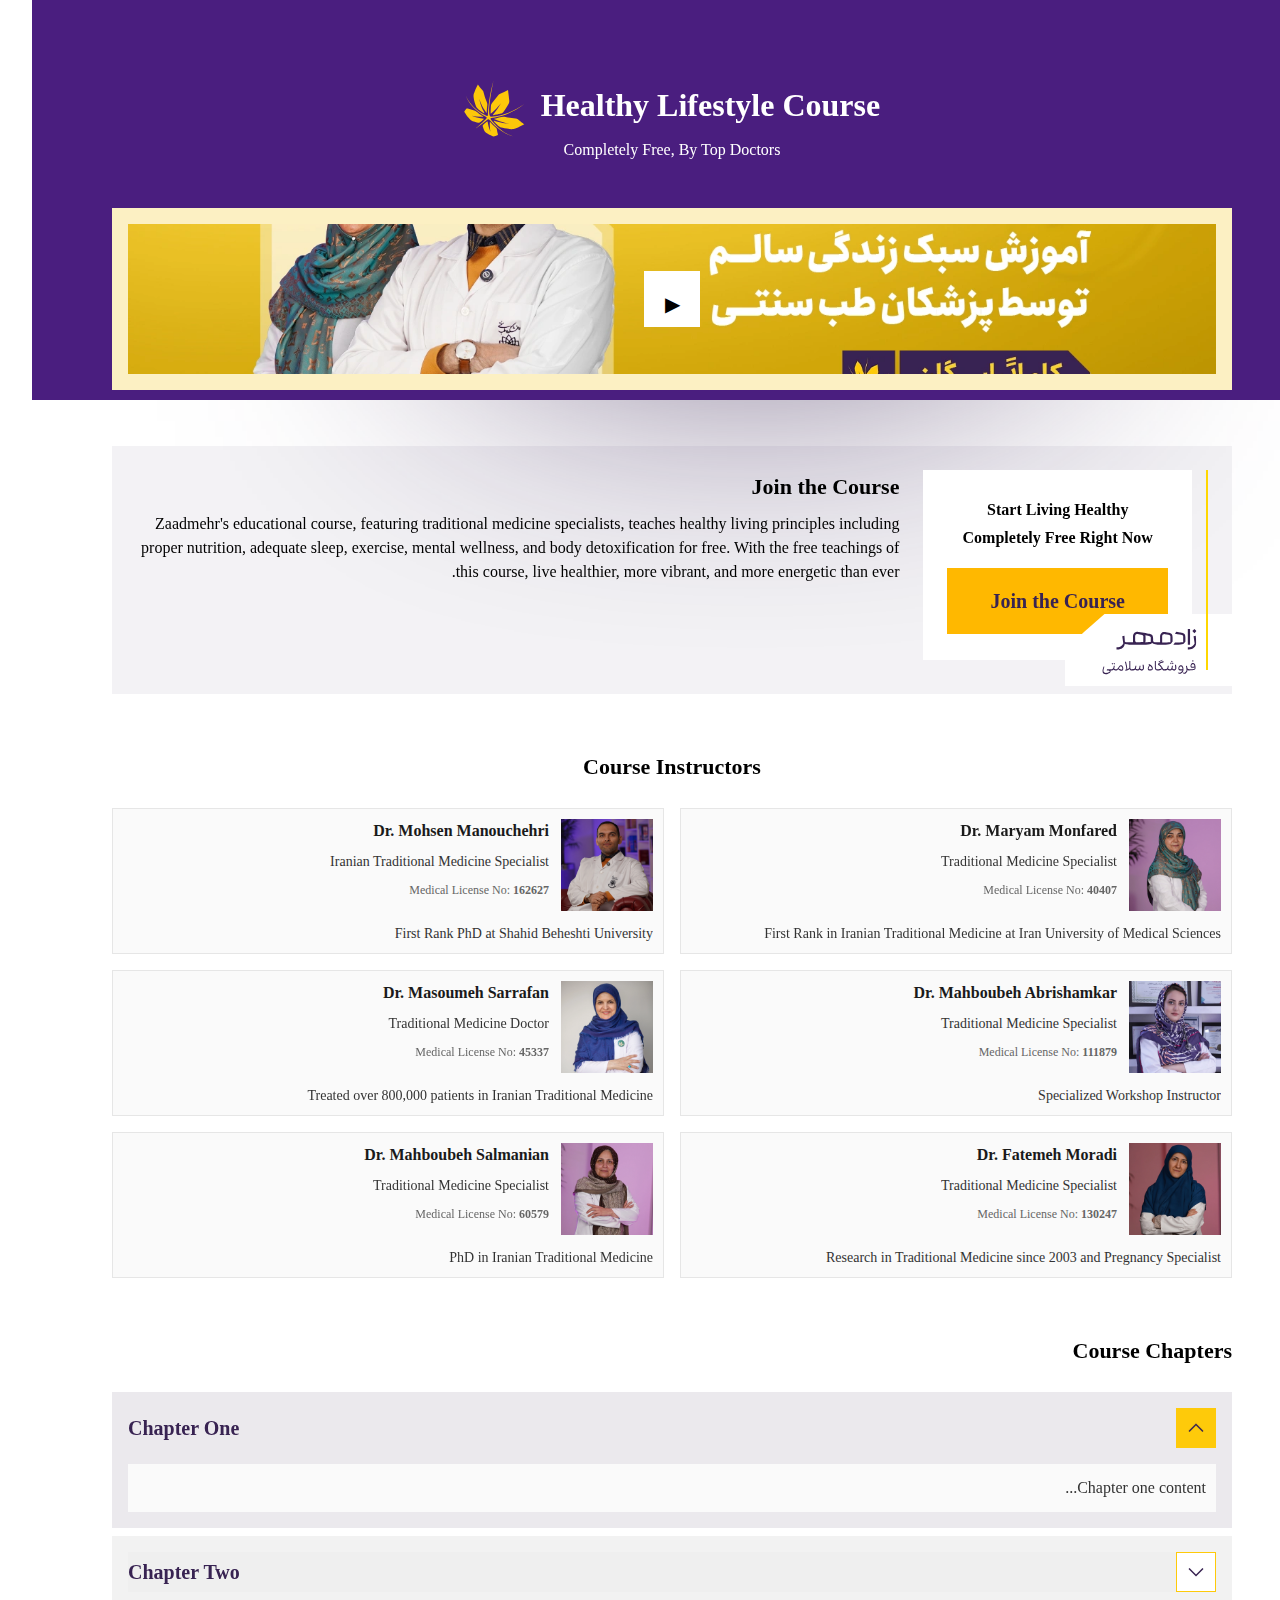
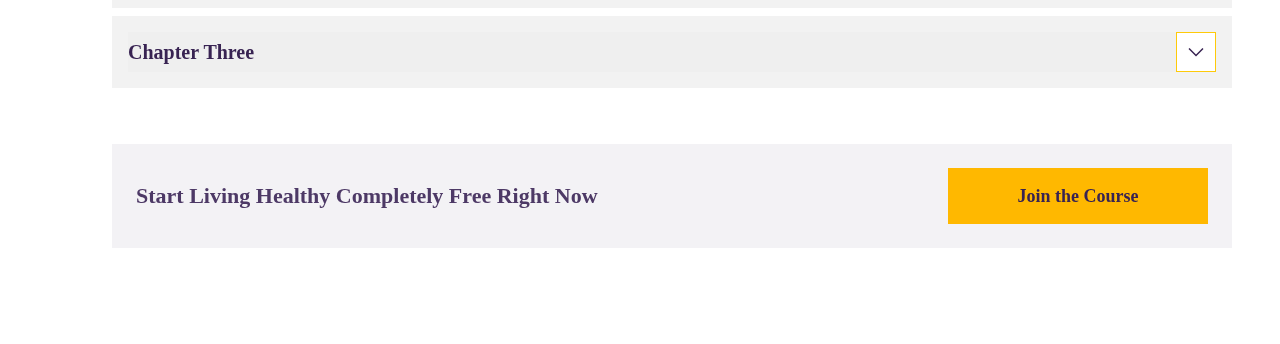
==== index.html @ 9da1ba71 "change index.html from FA to EN" ====
<!DOCTYPE html>
<html lang="en" dir="ltr">
<head>
    <meta charset="UTF-8">
    <meta name="viewport" content="width=device-width, initial-scale=1.0">
    <title>Healthy Lifestyle Course</title>
    <link rel="stylesheet" href="styles.css">
</head>
<body>
    <div class="logo-area">
        <img src="/files/Zaadmehr-Logo-Attari.svg" alt="Zaadmehr Online Herbal Shop" class="top-logo">
    </div>
    <header class="main-header">
        <div class="bg-overlay">
            <div class="left-circle blur-circle"></div>
            <div class="center-circle"></div>
            <div class="right-circle blur-circle"></div>
        </div>
        <div class="header-content">
            <div class="header-title">
                <h1>Healthy Lifestyle Course</h1>
                <img src="images/Zaadmehr-Logo-Leaf.svg" />
            </div>
            <p>Completely Free, By Top Doctors</p>
        </div>
    </header>
    
    <div class="hero-banner">
        <div class="banner-content">
            <picture class="video-poster">
                <source media="(max-width: 768px)" srcset="images/video-poster-mobile.webp">
                <img class="video-poster" src="images/video-poster.webp" alt="Course Introduction Video" class="video-poster">
            </picture>
            
            <video class="intro-video" preload="false">
                <source src="videos/free-course-intro.mp4">
            </video>
            
            <div class="play-button">
                <span class="play-icon">▶</span>
                <img class="pause-icon" src="images/pause.svg" />
            </div>
        </div>
    </div>

    <main class="main-content">
        <section class="course_info">
            <div class="course_cta">
                <h2 class="course_cta--title">
                    Start Living Healthy
                    <br>
                    Completely Free Right Now
                </h2>
                <a href="#" class="course_cta--btn main-btn">Join the Course</a>
            </div>

            <div class="course_info--main">
                <h2 class="course_info--title">Join the Course</h2>
                <p class="course_info--desc">
                    Zaadmehr's educational course, featuring traditional medicine specialists, teaches healthy living principles including proper nutrition, adequate sleep, exercise, mental wellness, and body detoxification for free. With the free teachings of this course, live healthier, more vibrant, and more energetic than ever.
                </p>

                <div class="course_info--logo-container">
                    <div class="course_info--logo">
                        <svg class="course_info--logo-box" width="167" height="72" viewBox="0 0 167 72" fill="none" xmlns="http://www.w3.org/2000/svg">
                            <path d="M19 18L39.5 0H167V72H0V36L19 18Z" fill="white"/>
                        </svg>
                        <img class="course_info--logo-text" src="images/Zaadmehr-Healthy-Text.svg">
                    </div>
                </div>
            </div>

            <div class="course_info--line"></div>
            
        </section>

        <section class="instructors">
            <h2 class="instructor-title">Course Instructors</h2>
            <div class="instructors-grid">
                <div class="instructor-card">
                    <div class="instructor-top">
                        <img class="instructor-pic" src="images/Dr-Monfared.webp" alt="Dr. Monfared">
                        <div class="instructor-info">
                            <h3 class="instructor-name">Dr. Maryam Monfared</h3>
                            <p class="instructor-expertise">Traditional Medicine Specialist</p>
                            <p class="instructor-medical_num">
                                Medical License No:
                                <strong>40407</strong>
                            </p>
                        </div>
                    </div>
                    <p class="instructor-experiences">
                        First Rank in Iranian Traditional Medicine at Iran University of Medical Sciences
                    </p>
                </div>

                <div class="instructor-card">
                    <div class="instructor-top">
                        <img class="instructor-pic" src="images/Dr-Manouchehri.webp" alt="Dr. Manouchehri">
                        <div class="instructor-info">
                            <h3 class="instructor-name">Dr. Mohsen Manouchehri</h3>
                            <p class="instructor-expertise">
                                Iranian Traditional Medicine Specialist
                            </p>
                            <p class="instructor-medical_num">
                                Medical License No:
                                <strong>162627</strong>
                            </p>
                        </div>
                    </div>
                    <p class="instructor-experiences">
                        First Rank PhD at Shahid Beheshti University
                    </p>
                </div>

                <div class="instructor-card">
                    <div class="instructor-top">
                        <img class="instructor-pic" src="images/Dr-Abrishamkar.webp" alt="Dr. Abrishamkar">
                        <div class="instructor-info">
                            <h3 class="instructor-name">Dr. Mahboubeh Abrishamkar</h3>
                            <p class="instructor-expertise">
                                Traditional Medicine Specialist
                            </p>
                            <p class="instructor-medical_num">
                                Medical License No:
                                <strong>
                                    111879
                                </strong>
                            </p>
                        </div>
                    </div>
                    <p class="instructor-experiences">
                        Specialized Workshop Instructor
                    </p>
                </div>

                <div class="instructor-card">
                    <div class="instructor-top">
                        <img class="instructor-pic" src="images/Dr-Sarrafan.webp" alt="Dr. Sarrafan">
                        <div class="instructor-info">
                            <h3 class="instructor-name">Dr. Masoumeh Sarrafan</h3>
                            <p class="instructor-expertise">
                                Traditional Medicine Doctor
                            </p>
                            <p class="instructor-medical_num">
                                Medical License No:
                                <strong>
                                    45337
                                </strong>
                            </p>
                        </div>
                    </div>
                    <p class="instructor-experiences">
                        Treated over 800,000 patients in Iranian Traditional Medicine
                    </p>
                </div>

                <div class="instructor-card">
                    <div class="instructor-top">
                        <img class="instructor-pic" src="images/Dr-Moradi.webp" alt="Dr. Moradi">
                        <div class="instructor-info">
                            <h3 class="instructor-name">Dr. Fatemeh Moradi</h3>
                            <p class="instructor-expertise">
                                Traditional Medicine Specialist
                            </p>
                            <p class="instructor-medical_num">
                                Medical License No:
                                <strong>
                                    130247
                                </strong>
                            </p>
                        </div>
                    </div>
                    <p class="instructor-experiences">
                        Research in Traditional Medicine since 2003 and Pregnancy Specialist
                    </p>
                </div>

                <div class="instructor-card">
                    <div class="instructor-top">
                        <img class="instructor-pic" src="images/Dr-Salmanian.webp" alt="Dr. Salmanian">
                        <div class="instructor-info">
                            <h3 class="instructor-name">Dr. Mahboubeh Salmanian</h3>
                            <p class="instructor-expertise">
                                Traditional Medicine Specialist
                            </p>
                            <p class="instructor-medical_num">
                                Medical License No:
                                <strong>
                                    60579
                                </strong>
                            </p>
                        </div>
                    </div>
                    <p class="instructor-experiences">
                        PhD in Iranian Traditional Medicine
                    </p>
                </div>
            </div>
        </section>

        <section class="course-chapters">
            <h2 class="chapters-title">Course Chapters</h2>
            <div class="chapters-list">
                <div class="chapter active">
                    <button class="chapter-toggle">
                        <div class="chapter-toggle-icon">
                            <svg width="24" height="24" viewBox="0 0 24 24" fill="none" xmlns="http://www.w3.org/2000/svg">
                                <rect width="24" height="24" transform="matrix(0 -1 1 0 0 24)" fill="white" fill-opacity="0.01" style="mix-blend-mode:multiply"/>
                                <path d="M12 16.5L4.5 9L5.55 7.95L12 14.4L18.45 7.95L19.5 9L12 16.5Z" fill="#382352"/>
                            </svg>                            
                        </div>
                        <h3 class="chapter-toggle-text">Chapter One</h3>
                    </button>
                    <div class="chapter-content">
                        <p>Chapter one content...</p>
                    </div>
                </div>
                
                <div class="chapter">
                    <button class="chapter-toggle">
                        <div class="chapter-toggle-icon">
                            <svg width="24" height="24" viewBox="0 0 24 24" fill="none" xmlns="http://www.w3.org/2000/svg">
                                <rect width="24" height="24" transform="matrix(0 -1 1 0 0 24)" fill="white" fill-opacity="0.01" style="mix-blend-mode:multiply"/>
                                <path d="M12 16.5L4.5 9L5.55 7.95L12 14.4L18.45 7.95L19.5 9L12 16.5Z" fill="#382352"/>
                            </svg>                            
                        </div>
                        <h3 class="chapter-toggle-text">Chapter Two</h3>
                    </button>
                    <div class="chapter-content">
                        <p>Chapter two content...</p>
                    </div>
                </div>

                <div class="chapter">
                    <button class="chapter-toggle">
                        <div class="chapter-toggle-icon">
                            <svg width="24" height="24" viewBox="0 0 24 24" fill="none" xmlns="http://www.w3.org/2000/svg">
                                <rect width="24" height="24" transform="matrix(0 -1 1 0 0 24)" fill="white" fill-opacity="0.01" style="mix-blend-mode:multiply"/>
                                <path d="M12 16.5L4.5 9L5.55 7.95L12 14.4L18.45 7.95L19.5 9L12 16.5Z" fill="#382352"/>
                            </svg>                            
                        </div>
                        <h3 class="chapter-toggle-text">Chapter Three</h3>
                    </button>
                    <div class="chapter-content">
                        <p>Chapter three content...</p>
                    </div>
                </div>
            </div>
        </section>

        <section class="cta_bar">
            <a href="#" class="cta_bar--btn main-btn">
                Join the Course
            </a>
            <h2 class="cta_bar--title">
                Start Living Healthy Completely Free Right Now
            </h2>
        </section>
    </main>

    <footer class="main-footer">
        
    </footer>
    <script src="script.js"></script>
</body>
</html>
---- styles.css ----
/* فونت‌های Anjoman */

@font-face {
  font-family: "Anjoman";
  src: url("/fonts/anjoman/woff/Anjoman-FaNum-Thin.woff") format("woff");
  font-weight: 100;
  font-style: normal;
}

@font-face {
  font-family: "Anjoman";
  src: url("/fonts/anjoman/woff/Anjoman-FaNum-ExtraLight.woff") format("woff");
  font-weight: 200;
  font-style: normal;
}

@font-face {
  font-family: "Anjoman";
  src: url("/fonts/anjoman/woff/Anjoman-FaNum-Light.woff") format("woff");
  font-weight: 300;
  font-style: normal;
}

@font-face {
  font-family: "Anjoman";
  src: url("/fonts/anjoman/woff/Anjoman-FaNum-Regular.woff") format("woff");
  font-weight: 400;
  font-style: normal;
}

@font-face {
  font-family: "Anjoman";
  src: url("/fonts/anjoman/woff/Anjoman-FaNum-Medium.woff") format("woff");
  font-weight: 500;
  font-style: normal;
}

@font-face {
  font-family: "Anjoman";
  src: url("/fonts/anjoman/woff/Anjoman-FaNum-SemiBold.woff") format("woff");
  font-weight: 600;
  font-style: normal;
}

@font-face {
  font-family: "Anjoman";
  src: url("/fonts/anjoman/woff/Anjoman-FaNum-Bold.woff") format("woff");
  font-weight: 700;
  font-style: normal;
}

@font-face {
  font-family: "Anjoman";
  src: url("/fonts/anjoman/woff/Anjoman-FaNum-ExtraBold.woff") format("woff");
  font-weight: 800;
  font-style: normal;
}

@font-face {
  font-family: "Anjoman";
  src: url("/fonts/anjoman/woff/Anjoman-FaNum-Black.woff") format("woff");
  font-weight: 900;
  font-style: normal;
}

/* فونت‌های اضافه (وزن‌های سفارشی - مقدارهای غیر استاندارد) */

@font-face {
  font-family: "Anjoman";
  src: url("/fonts/anjoman/woff/Anjoman-FaNum-UltraBold.woff") format("woff");
  font-weight: 950;
  font-style: normal;
}

@font-face {
  font-family: "Anjoman";
  src: url("/fonts/anjoman/woff/Anjoman-FaNum-Heavy.woff") format("woff");
  font-weight: 1000;
  font-style: normal;
}

@font-face {
  font-family: "Anjoman";
  src: url("/fonts/anjoman/woff/Anjoman-FaNum-SuperHeavy.woff") format("woff");
  font-weight: 1050;
  font-style: normal;
}

/* فونت‌های Ravi */

@font-face {
  font-family: "Ravi";
  src: url("/fonts/ravi/Ravi-Thin.ttf") format("truetype");
  font-weight: 100;
  font-style: normal;
}

@font-face {
  font-family: "Ravi";
  src: url("/fonts/ravi/Ravi-Light.ttf") format("truetype");
  font-weight: 300;
  font-style: normal;
}

@font-face {
  font-family: "Ravi";
  src: url("/fonts/ravi/Ravi-Regular.ttf") format("truetype");
  font-weight: 400;
  font-style: normal;
}

@font-face {
  font-family: "Ravi";
  src: url("/fonts/ravi/Ravi-Medium.ttf") format("truetype");
  font-weight: 500;
  font-style: normal;
}

@font-face {
  font-family: "Ravi";
  src: url("/fonts/ravi/Ravi-SemiBold.ttf") format("truetype");
  font-weight: 600;
  font-style: normal;
}

@font-face {
  font-family: "Ravi";
  src: url("/fonts/ravi/Ravi-Bold.ttf") format("truetype");
  font-weight: 700;
  font-style: normal;
}

@font-face {
  font-family: "Ravi";
  src: url("/fonts/ravi/Ravi-ExtraBold.ttf") format("truetype");
  font-weight: 800;
  font-style: normal;
}

:root {
  --primary-color: #4a1e7f;
  --secondary-color: #ffd700;
  --text-light: #ffffff;
  --text-dark: #333333;
  --main-width: 1440px;
  --max-width: 100%;
}

* {
  margin: 0;
  padding: 0;
  box-sizing: border-box;
}

body {
  font-family: Ravi;
  line-height: 1.6;
  direction: rtl;
  overflow: hidden visible;
}

h1,
h2,
h3,
h4,
h5,
h6 {
  font-family: Anjoman;
}

h1 {
  font-weight: 900;
}

h2 {
  font-weight: 800;
}

a {
  text-decoration: none;
}

/* Animation */

@keyframes pulse {
  100% {
    box-shadow: 0 0 0 45px rgba(193,244,246,0);
  }
}

.main-btn {
  font-weight: 700;
  display: block;
  color: #382352;
  text-align: center;
  cursor: pointer;
  background: #ffb800;
}

/* Logo area */

.logo-area {
  display: none;
  height: 96px;
  background-color: #ffffff;
}

.top-logo {
  height: 64px;
}

/* Header */

.main-header {
  position: relative;
  height: 400px;
  text-align: center;
  color: var(--text-light);
  background-color: var(--primary-color);
  padding: 80px 80px 0 80px;
  margin: 0 auto;
}

.header-content {
  position: relative;
  z-index: 1;
}

.header-title {
  display: flex;
  justify-content: center;
  gap: 16px;
}

.header-title img {
  width: 60.85923767089844px;
  height: 57.442508697509766px;
}

/* Header effects */

.bg-overlay {
  position: absolute;
  top: 0;
  left: 0;
  width: 100%;
  height: 100%;
  z-index: -1;
}

.blur-circle {
  position: absolute;
  width: 100px;
  height: 100px;
  background-color: #ffffff80;
  border-radius: 100%;
  -webkit-border-radius: 100%;
  -moz-border-radius: 100%;
  -ms-border-radius: 100%;
  -o-border-radius: 100%;
  filter: blur(114px);
  -webkit-filter: blur(114px);
}

.left-circle {
  top: -32px;
  left: -32px;
}

.right-circle {
  top: -32px;
  right: -32px;
}

.center-circle {
  position: absolute;
  top: 0;
  left: 452px;
  width: 536px;
  height: 323px;
  background-color: #382352;
  filter: blur(148px);
  -webkit-filter: blur(148px);
}

/* Hero banner */

.hero-banner {
  width: var(--main-width);
  max-width: var(--max-width);
  padding: 0 80px;
  margin: -192px auto 0 auto;
}

.banner-content {
  position: relative;
  display: flex;
  align-items: center;
  gap: 16px;
  background-color: #fcf0c3;
  padding: 16px;
  margin: 0 auto;
}

.video-poster {
  position: absolute;
  top: 50%;
  left: 50%;
  width: calc(100% - 16px);
  height: calc(100% - 16px);
  object-fit: cover;
  transform: translate(-50%, -50%);
  -webkit-transform: translate(-50%, -50%);
  -moz-transform: translate(-50%, -50%);
  -ms-transform: translate(-50%, -50%);
  -o-transform: translate(-50%, -50%);
}

/* Poster hidden when video playing */

.banner-content:has(.playing) .video-poster {
  display: none;
}

.intro-video {
  width: 100%;
}

.play-button {
  position: absolute;
  top: 50%;
  left: 50%;
  width: 56px;
  height: 56px;
  background-color: #fff;
  display: flex;
  align-items: center;
  justify-content: center;
  cursor: pointer;
  z-index: 2;
  transform: translate(-50%, -50%);
  -webkit-transform: translate(-50%, -50%);
  -moz-transform: translate(-50%, -50%);
  -ms-transform: translate(-50%, -50%);
  -o-transform: translate(-50%, -50%);
  transition: 0.3s;
  -webkit-transition: 0.3s;
  -moz-transition: 0.3s;
  -ms-transition: 0.3s;
  -o-transition: 0.3s;
  box-shadow: rgba(255, 255, 255, 0.698) 0px 0px 0px 0px;
  animation: 1.2s cubic-bezier(0.8, 0, 0, 1) 0s infinite normal none running pulse;
  -webkit-animation: 1.2s cubic-bezier(0.8, 0, 0, 1) 0s infinite normal none running pulse;
}

.play-icon {
  font-size: 20px;
  height: 22px;
}

.pause-icon {
  display: none;
  width: 16px;
}

video.playing + .play-button .play-icon {
  display: none;
}

video.playing + .play-button .pause-icon {
  display: block;
}

/* Main content */

main {
  display: flex;
  flex-direction: column;
  gap: 56px;
  width: var(--main-width);
  max-width: var(--max-width);
  padding: 56px 80px 96px 80px;
  margin: 0 auto;
}

/* Course info */

.course_info {
  position: relative;
  display: flex;
  justify-content: space-between;
  gap: 24px;
  background-color: #3823520f;
  padding: 24px 40px 24px 24px;
}

.course_info--main {
  width: 900px;
}

.course_info--title {
  font-weight: 800;
  font-size: 22px;
  line-height: 34px;
  letter-spacing: 0px;
  text-align: right;
  margin-bottom: 8px;
}

.course_info--desc {
  font-size: 16px;
  line-height: 24px;
  letter-spacing: 0px;
  text-align: right;
}

.course_info--logo-container {
  position: static;
  width: 167px;
  height: 72px;
  margin-top: 14px;
}

.course_info--logo {
  position: absolute;
  right: 0;
  bottom: 0;
}

.course_info--logo-text {
  position: absolute;
  top: 50%;
  right: 50%;
  transform: translate(50%, -50%);
  -webkit-transform: translate(50%, -50%);
  -moz-transform: translate(50%, -50%);
  -ms-transform: translate(50%, -50%);
  -o-transform: translate(50%, -50%);
}

.course_info--line {
  position: absolute;
  top: 50%;
  right: 24px;
  width: 2px;
  height: calc(100% - 48px);
  background-color: var(--secondary-color);
  transform: translateY(-50%);
  -webkit-transform: translateY(-50%);
  -moz-transform: translateY(-50%);
  -ms-transform: translateY(-50%);
  -o-transform: translateY(-50%);
}


/* CTA box in course info */

.course_cta {
  display: flex;
  flex-direction: column;
  justify-content: space-between;
  gap: 16px;
  width: 308px;
  height: fit-content;
  text-align: right;
  background: white;
  padding: 26px 24px;
}

.course_cta--title {
  font-weight: 600;
  font-size: 16px;
  line-height: 28px;
  letter-spacing: 0px;
  text-align: center;
}

.course_cta--btn {
  font-size: 20px;
  line-height: 26px;
  padding: 20px;
}

/* Instructors */

.instructors {
  display: flex;
  flex-direction: column;
  gap: 24px;
}

.instructor-title {
  font-weight: 800;
  font-size: 22px;
  line-height: 34px;
  letter-spacing: 0px;
  text-align: center;
}

.instructors-grid {
  display: grid;
  grid-template-columns: repeat(auto-fit, minmax(416px, 1fr));
  gap: 16px;
}

.instructor-card {
  display: flex;
  flex-direction: column;
  gap: 12px;
  height: 146px;
  background-color: #fafafa;
  border: 1px solid #e6e6e6;
  padding: 10px;
}

.instructor-top {
  display: flex;
  gap: 12px;
}

.instructor-info {
  display: flex;
  flex-direction: column;
  gap: 8px;
}

.instructor-pic {
  width: 92px;
  height: 92px;
}

.instructor-name {
  font-weight: 600;
  font-size: 16px;
  line-height: 24px;
  letter-spacing: 0px;
  text-align: right;
  color: #1a1a1a;
}

.instructor-expertise {
  display: -webkit-box;
  font-size: 14px;
  line-height: 21.7px;
  letter-spacing: 0px;
  text-align: right;
  color: #333333;
  line-clamp: 1;
  -webkit-line-clamp: 1;
  -webkit-box-orient: vertical;
  text-overflow: ellipsis;
  overflow: hidden;
}

.instructor-medical_num {
  font-weight: 400;
  font-size: 12px;
  line-height: 18px;
  letter-spacing: 0px;
  text-align: right;
  color: #666666;
}

.instructor-experiences {
  display: -webkit-box;
  font-weight: 400;
  font-size: 14px;
  line-height: 21.7px;
  letter-spacing: 0px;
  text-align: right;
  color: #333333;
  line-clamp: 1;
  -webkit-line-clamp: 1;
  -webkit-box-orient: vertical;
  text-overflow: ellipsis;
  overflow: hidden;
}

/* Chapters */

.course-chapters {
  display: flex;
  flex-direction: column;
  gap: 24px;
}

.chapters-title {
  font-weight: 800;
  font-size: 22px;
  line-height: 34px;
  letter-spacing: 0px;
  text-align: right;
}

.chapters-list {
  display: flex;
  flex-direction: column;
  gap: 8px;
}

.chapter {
  display: flex;
  flex-direction: column;
  gap: 16px;
  background-color: #f2f2f2;
  padding: 16px;
}

.chapter.active {
  background-color: #3823521a;
}

.chapter-toggle {
  display: flex;
  align-items: center;
  justify-content: space-between;
  width: 100%;
  color: var(--text-light);
  text-align: right;
  border: none;
  cursor: pointer;
}

.chapter.active .chapter-toggle {
  background-color: transparent;
}

.chapter-toggle-text {
  font-weight: 600;
  font-size: 20px;
  line-height: 24px;
  letter-spacing: 0px;
  text-align: right;
  color: #382352;
  pointer-events: none;
}

.chapter-toggle-icon {
  display: flex;
  align-items: center;
  justify-content: center;
  width: 40px;
  height: 40px;
  background-color: #ffffff;
  border: 1px solid #feca0a;
  pointer-events: none;
}

.chapter.active .chapter-toggle-icon {
  background-color: #feca0a;
  transform: rotateX(180deg);
  -webkit-transform: rotateX(180deg);
  -moz-transform: rotateX(180deg);
  -ms-transform: rotateX(180deg);
  -o-transform: rotateX(180deg);
}

.chapter-toggle-icon svg {
  width: 24px;
  height: 24px;
  color: #382352;
}

.chapter-content {
  display: none;
  font-size: 16px;
  line-height: 28px;
  letter-spacing: 0px;
  text-align: right;
  color: #333333;
  padding: 10px;
  background-color: #fafafa;
}

.chapter.active .chapter-content {
  display: block;
}

/* CTA bar */

.cta_bar {
  display: flex;
  align-items: center;
  justify-content: space-between;
  background-color: #3823520f;
  padding: 24px;
}

.cta_bar--title {
  max-width: 70%;
  font-weight: 800;
  font-size: 22px;
  line-height: 34px;
  letter-spacing: 0px;
  text-align: right;
  color: #4d3966;
}

.cta_bar--btn {
  width: 260px;
  max-width: 30%;
  font-size: 18px;
  line-height: 24px;
  padding: 16px;
}

@media (max-width: 1040px) {
  .course_info--main {
    width: 70%;
  }

  .course_cta {
    width: 30%;
  }
}

@media (max-width: 1024px) {
  .course_info--main {
    width: 60%;
  }

  .course_cta {
    width: 40%;
  }
}

@media (max-width: 768px) {
  .logo-area {
    display: flex;
    align-items: center;
    justify-content: center;
  }

  /* Header  */

  .main-header {
    height: 232px;
    padding: 24px 16px;
  }

  .header-title img {
    display: none;
  }

  h1 {
    font-size: 24px;
    line-height: 42.67px;
  }

  .header-content p {
    font-size: 16px;
    line-height: 24.8px;
    margin-top: 13px;
  }

  .blur-circle {
    display: none;
  }

  /* Hero banner */

  .hero-banner {
    padding: 0 16px;
    margin-top: -95px;
  }

  .banner-content {
    padding: 0;
  }

  .video-poster {
    width: 100%;
    height: 100%;
  }

  .play-button {
    width: 40px;
    height: 40px;
  }

  .play-icon {
    font-size: 14px;
    height: 14px;
  }

  .pause-icon {
    width: 12px;
  }

  /* Main content */

  main {
    padding: 40px 16px 56px 16px;
  }

  /* Course */

  .course_info {
    flex-direction: column-reverse;
    padding: 4px;
  }

  .course_info--main,
  .course_cta {
    width: 100%;
  }

  .course_info--main {
    padding: 0 20px 20px 20px;
  }

  .course_info--logo-container,
  .course_info--line {
    display: none;
  }

  /* Instructors */

  .instructors-grid {
    grid-template-columns: 1fr;
  }

  .instructor-pic {
    width: 80px;
    height: 80px;
  }

  .instructor-name {
    font-size: 14px;
    line-height: 21.7px;
  }

  /* Chapters */

  .chapter-toggle-text {
    font-size: 18px;
    line-height: 24px;
  }

  /* CTA bar */

  .cta_bar {
    flex-direction: column;
    gap: 24px;
  }

  .cta_bar--title,
  .cta_bar--btn {
    width: 100%;
    max-width: 100%;
    text-align: center;
  }

  .cta_bar--title {
    width: 80%;
    font-size: 18px;
    line-height: 32px;
  }
}
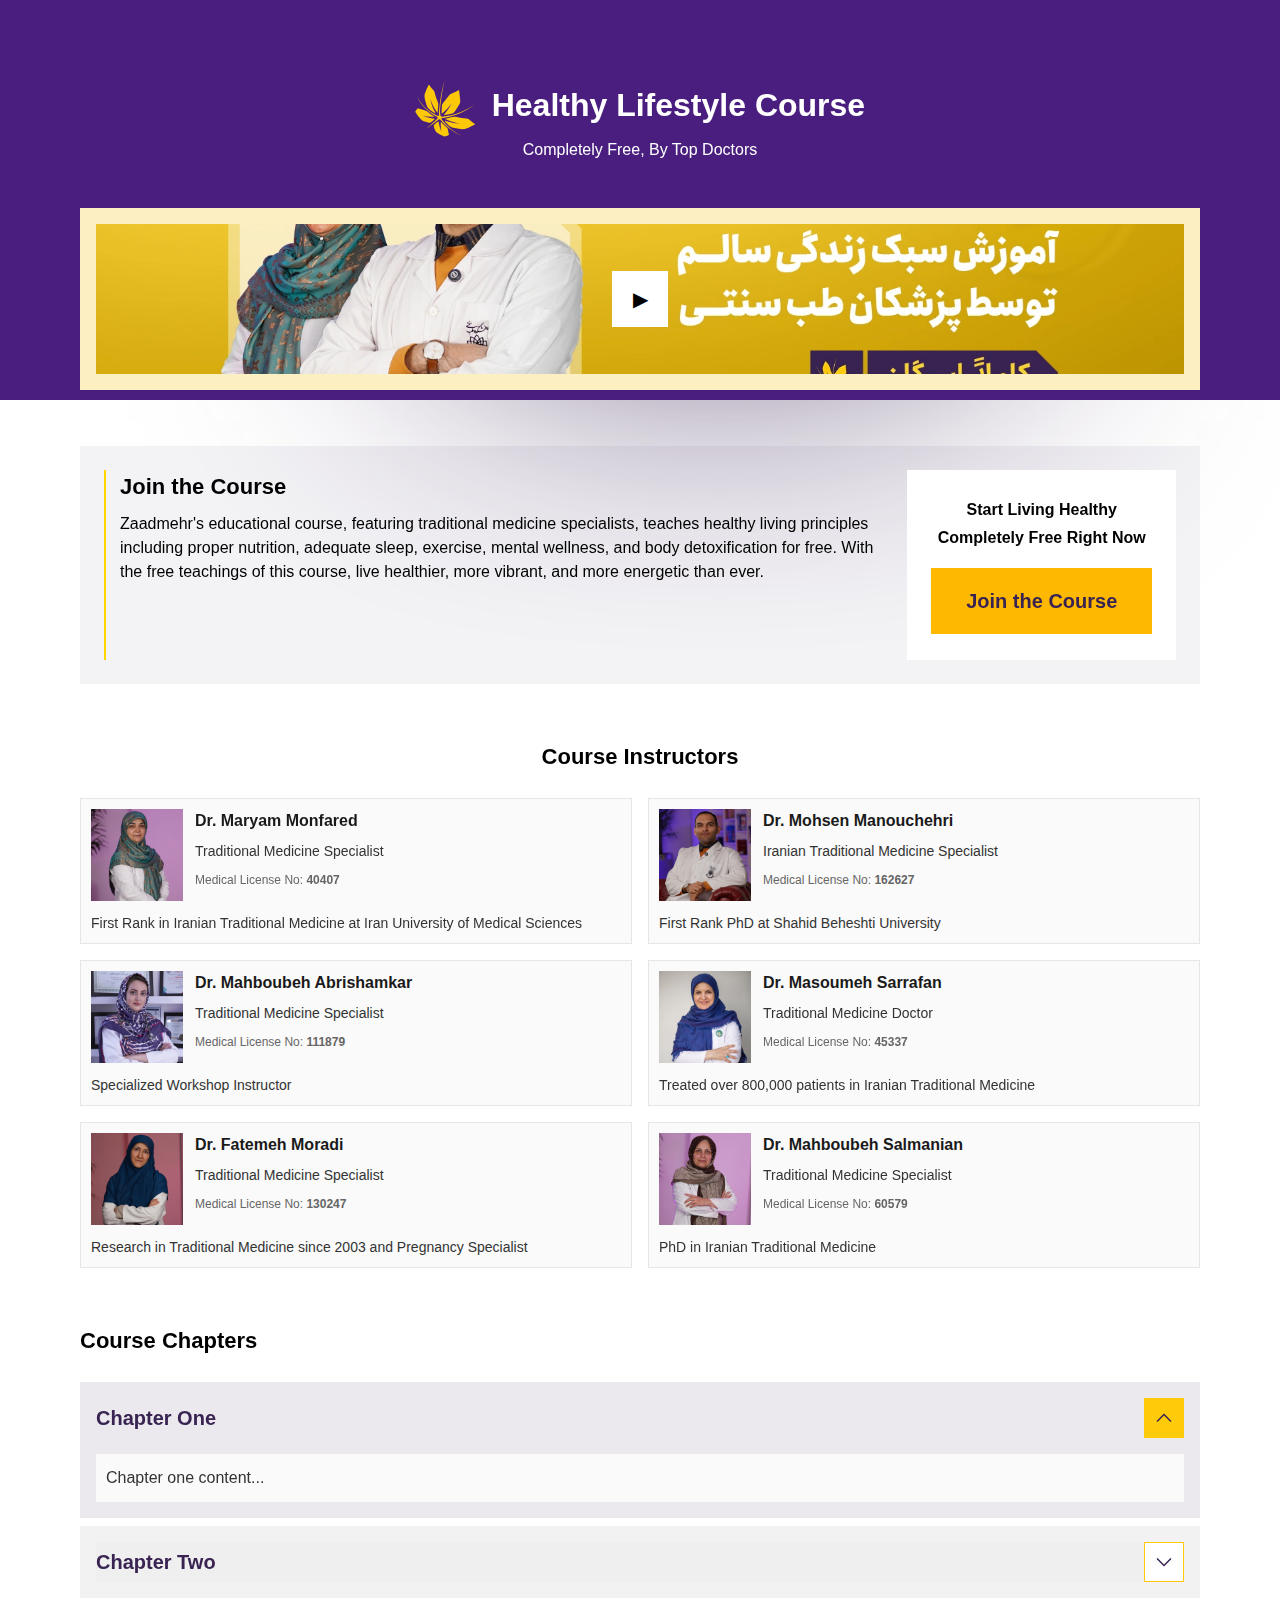
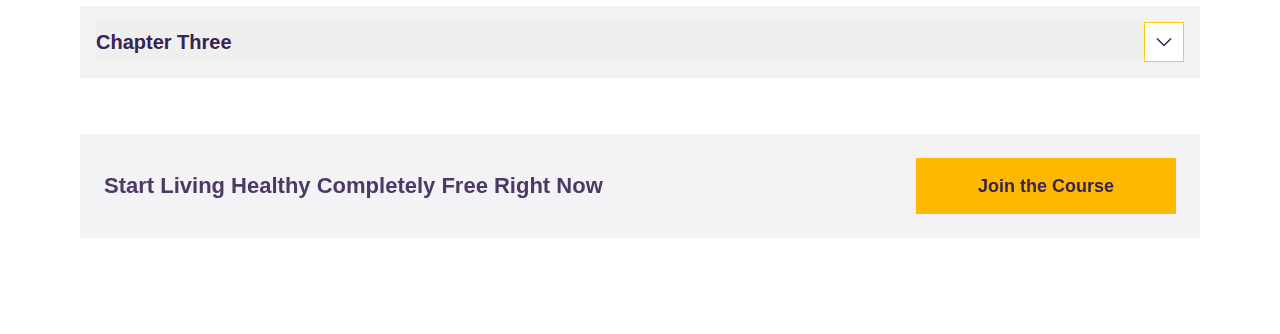
==== commit 88ca4bfa: "add styles for fa language" ====
--- a/index.html
+++ b/index.html
@@ -18,8 +18,8 @@
         </div>
         <div class="header-content">
             <div class="header-title">
+                <img src="images/Zaadmehr-Logo-Leaf.svg" />
                 <h1>Healthy Lifestyle Course</h1>
-                <img src="images/Zaadmehr-Logo-Leaf.svg" />
             </div>
             <p>Completely Free, By Top Doctors</p>
         </div>
@@ -45,6 +45,14 @@
 
     <main class="main-content">
         <section class="course_info">
+            
+            <div class="course_info--main">
+                <h2 class="course_info--title">Join the Course</h2>
+                <p class="course_info--desc">
+                    Zaadmehr's educational course, featuring traditional medicine specialists, teaches healthy living principles including proper nutrition, adequate sleep, exercise, mental wellness, and body detoxification for free. With the free teachings of this course, live healthier, more vibrant, and more energetic than ever.
+                </p>
+            </div>
+            
             <div class="course_cta">
                 <h2 class="course_cta--title">
                     Start Living Healthy
@@ -54,24 +62,8 @@
                 <a href="#" class="course_cta--btn main-btn">Join the Course</a>
             </div>
 
-            <div class="course_info--main">
-                <h2 class="course_info--title">Join the Course</h2>
-                <p class="course_info--desc">
-                    Zaadmehr's educational course, featuring traditional medicine specialists, teaches healthy living principles including proper nutrition, adequate sleep, exercise, mental wellness, and body detoxification for free. With the free teachings of this course, live healthier, more vibrant, and more energetic than ever.
-                </p>
-
-                <div class="course_info--logo-container">
-                    <div class="course_info--logo">
-                        <svg class="course_info--logo-box" width="167" height="72" viewBox="0 0 167 72" fill="none" xmlns="http://www.w3.org/2000/svg">
-                            <path d="M19 18L39.5 0H167V72H0V36L19 18Z" fill="white"/>
-                        </svg>
-                        <img class="course_info--logo-text" src="images/Zaadmehr-Healthy-Text.svg">
-                    </div>
-                </div>
-            </div>
-
             <div class="course_info--line"></div>
-            
+
         </section>
 
         <section class="instructors">
@@ -204,13 +196,13 @@
             <div class="chapters-list">
                 <div class="chapter active">
                     <button class="chapter-toggle">
+                        <h3 class="chapter-toggle-text">Chapter One</h3>
                         <div class="chapter-toggle-icon">
                             <svg width="24" height="24" viewBox="0 0 24 24" fill="none" xmlns="http://www.w3.org/2000/svg">
                                 <rect width="24" height="24" transform="matrix(0 -1 1 0 0 24)" fill="white" fill-opacity="0.01" style="mix-blend-mode:multiply"/>
                                 <path d="M12 16.5L4.5 9L5.55 7.95L12 14.4L18.45 7.95L19.5 9L12 16.5Z" fill="#382352"/>
                             </svg>                            
                         </div>
-                        <h3 class="chapter-toggle-text">Chapter One</h3>
                     </button>
                     <div class="chapter-content">
                         <p>Chapter one content...</p>
@@ -219,13 +211,13 @@
                 
                 <div class="chapter">
                     <button class="chapter-toggle">
+                        <h3 class="chapter-toggle-text">Chapter Two</h3>
                         <div class="chapter-toggle-icon">
                             <svg width="24" height="24" viewBox="0 0 24 24" fill="none" xmlns="http://www.w3.org/2000/svg">
                                 <rect width="24" height="24" transform="matrix(0 -1 1 0 0 24)" fill="white" fill-opacity="0.01" style="mix-blend-mode:multiply"/>
                                 <path d="M12 16.5L4.5 9L5.55 7.95L12 14.4L18.45 7.95L19.5 9L12 16.5Z" fill="#382352"/>
                             </svg>                            
                         </div>
-                        <h3 class="chapter-toggle-text">Chapter Two</h3>
                     </button>
                     <div class="chapter-content">
                         <p>Chapter two content...</p>
@@ -234,13 +226,13 @@
 
                 <div class="chapter">
                     <button class="chapter-toggle">
+                        <h3 class="chapter-toggle-text">Chapter Three</h3>
                         <div class="chapter-toggle-icon">
                             <svg width="24" height="24" viewBox="0 0 24 24" fill="none" xmlns="http://www.w3.org/2000/svg">
                                 <rect width="24" height="24" transform="matrix(0 -1 1 0 0 24)" fill="white" fill-opacity="0.01" style="mix-blend-mode:multiply"/>
                                 <path d="M12 16.5L4.5 9L5.55 7.95L12 14.4L18.45 7.95L19.5 9L12 16.5Z" fill="#382352"/>
                             </svg>                            
                         </div>
-                        <h3 class="chapter-toggle-text">Chapter Three</h3>
                     </button>
                     <div class="chapter-content">
                         <p>Chapter three content...</p>
@@ -250,12 +242,12 @@
         </section>
 
         <section class="cta_bar">
+            <h2 class="cta_bar--title">
+                Start Living Healthy Completely Free Right Now
+            </h2>
             <a href="#" class="cta_bar--btn main-btn">
                 Join the Course
             </a>
-            <h2 class="cta_bar--title">
-                Start Living Healthy Completely Free Right Now
-            </h2>
         </section>
     </main>
 
--- a/styles.css
+++ b/styles.css
@@ -1,142 +1,3 @@
-/* فونت‌های Anjoman */
-
-@font-face {
-  font-family: "Anjoman";
-  src: url("/fonts/anjoman/woff/Anjoman-FaNum-Thin.woff") format("woff");
-  font-weight: 100;
-  font-style: normal;
-}
-
-@font-face {
-  font-family: "Anjoman";
-  src: url("/fonts/anjoman/woff/Anjoman-FaNum-ExtraLight.woff") format("woff");
-  font-weight: 200;
-  font-style: normal;
-}
-
-@font-face {
-  font-family: "Anjoman";
-  src: url("/fonts/anjoman/woff/Anjoman-FaNum-Light.woff") format("woff");
-  font-weight: 300;
-  font-style: normal;
-}
-
-@font-face {
-  font-family: "Anjoman";
-  src: url("/fonts/anjoman/woff/Anjoman-FaNum-Regular.woff") format("woff");
-  font-weight: 400;
-  font-style: normal;
-}
-
-@font-face {
-  font-family: "Anjoman";
-  src: url("/fonts/anjoman/woff/Anjoman-FaNum-Medium.woff") format("woff");
-  font-weight: 500;
-  font-style: normal;
-}
-
-@font-face {
-  font-family: "Anjoman";
-  src: url("/fonts/anjoman/woff/Anjoman-FaNum-SemiBold.woff") format("woff");
-  font-weight: 600;
-  font-style: normal;
-}
-
-@font-face {
-  font-family: "Anjoman";
-  src: url("/fonts/anjoman/woff/Anjoman-FaNum-Bold.woff") format("woff");
-  font-weight: 700;
-  font-style: normal;
-}
-
-@font-face {
-  font-family: "Anjoman";
-  src: url("/fonts/anjoman/woff/Anjoman-FaNum-ExtraBold.woff") format("woff");
-  font-weight: 800;
-  font-style: normal;
-}
-
-@font-face {
-  font-family: "Anjoman";
-  src: url("/fonts/anjoman/woff/Anjoman-FaNum-Black.woff") format("woff");
-  font-weight: 900;
-  font-style: normal;
-}
-
-/* فونت‌های اضافه (وزن‌های سفارشی - مقدارهای غیر استاندارد) */
-
-@font-face {
-  font-family: "Anjoman";
-  src: url("/fonts/anjoman/woff/Anjoman-FaNum-UltraBold.woff") format("woff");
-  font-weight: 950;
-  font-style: normal;
-}
-
-@font-face {
-  font-family: "Anjoman";
-  src: url("/fonts/anjoman/woff/Anjoman-FaNum-Heavy.woff") format("woff");
-  font-weight: 1000;
-  font-style: normal;
-}
-
-@font-face {
-  font-family: "Anjoman";
-  src: url("/fonts/anjoman/woff/Anjoman-FaNum-SuperHeavy.woff") format("woff");
-  font-weight: 1050;
-  font-style: normal;
-}
-
-/* فونت‌های Ravi */
-
-@font-face {
-  font-family: "Ravi";
-  src: url("/fonts/ravi/Ravi-Thin.ttf") format("truetype");
-  font-weight: 100;
-  font-style: normal;
-}
-
-@font-face {
-  font-family: "Ravi";
-  src: url("/fonts/ravi/Ravi-Light.ttf") format("truetype");
-  font-weight: 300;
-  font-style: normal;
-}
-
-@font-face {
-  font-family: "Ravi";
-  src: url("/fonts/ravi/Ravi-Regular.ttf") format("truetype");
-  font-weight: 400;
-  font-style: normal;
-}
-
-@font-face {
-  font-family: "Ravi";
-  src: url("/fonts/ravi/Ravi-Medium.ttf") format("truetype");
-  font-weight: 500;
-  font-style: normal;
-}
-
-@font-face {
-  font-family: "Ravi";
-  src: url("/fonts/ravi/Ravi-SemiBold.ttf") format("truetype");
-  font-weight: 600;
-  font-style: normal;
-}
-
-@font-face {
-  font-family: "Ravi";
-  src: url("/fonts/ravi/Ravi-Bold.ttf") format("truetype");
-  font-weight: 700;
-  font-style: normal;
-}
-
-@font-face {
-  font-family: "Ravi";
-  src: url("/fonts/ravi/Ravi-ExtraBold.ttf") format("truetype");
-  font-weight: 800;
-  font-style: normal;
-}
-
 :root {
   --primary-color: #4a1e7f;
   --secondary-color: #ffd700;
@@ -152,20 +13,12 @@
   box-sizing: border-box;
 }
 
+@import url('https://fonts.googleapis.com/css2?family=Inter:ital,opsz,wght@0,14..32,100..900;1,14..32,100..900&display=swap');
+
 body {
-  font-family: Ravi;
+  font-family: "Inter", sans-serif;
   line-height: 1.6;
-  direction: rtl;
   overflow: hidden visible;
-}
-
-h1,
-h2,
-h3,
-h4,
-h5,
-h6 {
-  font-family: Anjoman;
 }
 
 h1 {
@@ -355,7 +208,6 @@
 
 .play-icon {
   font-size: 20px;
-  height: 22px;
 }
 
 .pause-icon {
@@ -391,7 +243,7 @@
   justify-content: space-between;
   gap: 24px;
   background-color: #3823520f;
-  padding: 24px 40px 24px 24px;
+  padding: 24px 24px 24px 40px;
 }
 
 .course_info--main {
@@ -403,7 +255,6 @@
   font-size: 22px;
   line-height: 34px;
   letter-spacing: 0px;
-  text-align: right;
   margin-bottom: 8px;
 }
 
@@ -411,7 +262,6 @@
   font-size: 16px;
   line-height: 24px;
   letter-spacing: 0px;
-  text-align: right;
 }
 
 .course_info--logo-container {
@@ -441,7 +291,7 @@
 .course_info--line {
   position: absolute;
   top: 50%;
-  right: 24px;
+  left: 24px;
   width: 2px;
   height: calc(100% - 48px);
   background-color: var(--secondary-color);
@@ -462,7 +312,6 @@
   gap: 16px;
   width: 308px;
   height: fit-content;
-  text-align: right;
   background: white;
   padding: 26px 24px;
 }
@@ -534,7 +383,6 @@
   font-size: 16px;
   line-height: 24px;
   letter-spacing: 0px;
-  text-align: right;
   color: #1a1a1a;
 }
 
@@ -543,7 +391,6 @@
   font-size: 14px;
   line-height: 21.7px;
   letter-spacing: 0px;
-  text-align: right;
   color: #333333;
   line-clamp: 1;
   -webkit-line-clamp: 1;
@@ -557,7 +404,6 @@
   font-size: 12px;
   line-height: 18px;
   letter-spacing: 0px;
-  text-align: right;
   color: #666666;
 }
 
@@ -567,7 +413,6 @@
   font-size: 14px;
   line-height: 21.7px;
   letter-spacing: 0px;
-  text-align: right;
   color: #333333;
   line-clamp: 1;
   -webkit-line-clamp: 1;
@@ -589,7 +434,6 @@
   font-size: 22px;
   line-height: 34px;
   letter-spacing: 0px;
-  text-align: right;
 }
 
 .chapters-list {
@@ -616,7 +460,6 @@
   justify-content: space-between;
   width: 100%;
   color: var(--text-light);
-  text-align: right;
   border: none;
   cursor: pointer;
 }
@@ -630,7 +473,6 @@
   font-size: 20px;
   line-height: 24px;
   letter-spacing: 0px;
-  text-align: right;
   color: #382352;
   pointer-events: none;
 }
@@ -666,7 +508,6 @@
   font-size: 16px;
   line-height: 28px;
   letter-spacing: 0px;
-  text-align: right;
   color: #333333;
   padding: 10px;
   background-color: #fafafa;
@@ -692,7 +533,6 @@
   font-size: 22px;
   line-height: 34px;
   letter-spacing: 0px;
-  text-align: right;
   color: #4d3966;
 }
 
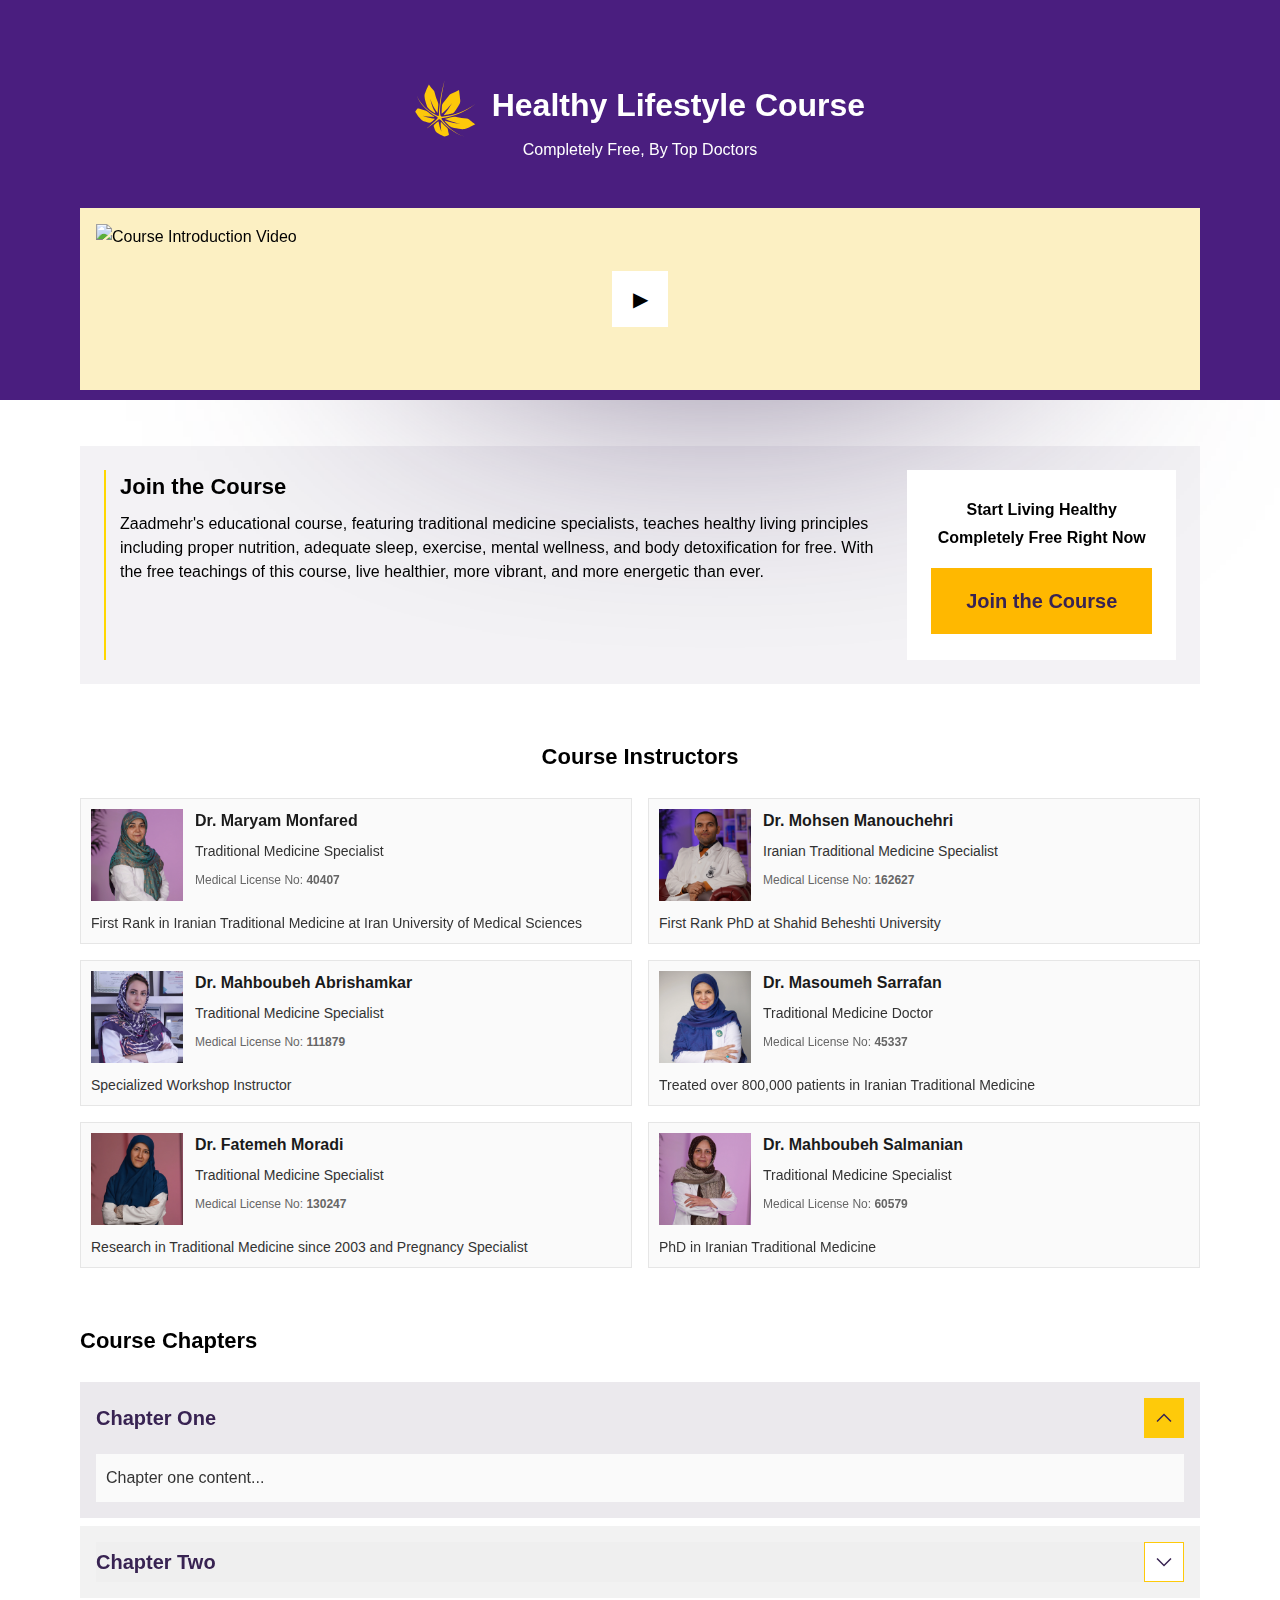
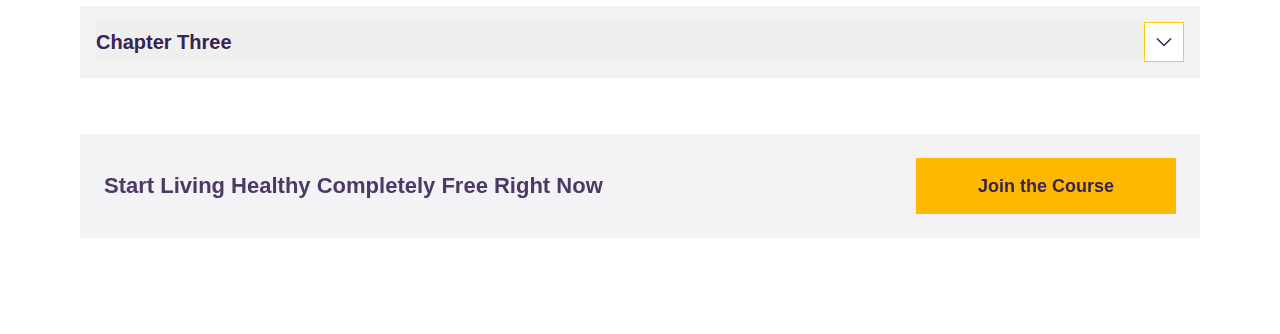
==== commit 8e251ea7: "fix en responsive and change video poster" ====
--- a/index.html
+++ b/index.html
@@ -28,8 +28,7 @@
     <div class="hero-banner">
         <div class="banner-content">
             <picture class="video-poster">
-                <source media="(max-width: 768px)" srcset="images/video-poster-mobile.webp">
-                <img class="video-poster" src="images/video-poster.webp" alt="Course Introduction Video" class="video-poster">
+                <img class="video-poster" src="images/video-poster-en.webp" alt="Course Introduction Video" class="video-poster">
             </picture>
             
             <video class="intro-video" preload="false">
--- a/styles.css
+++ b/styles.css
@@ -593,7 +593,7 @@
     margin-top: 13px;
   }
 
-  .blur-circle {
+  .blur-circle, .center-circle {
     display: none;
   }
 
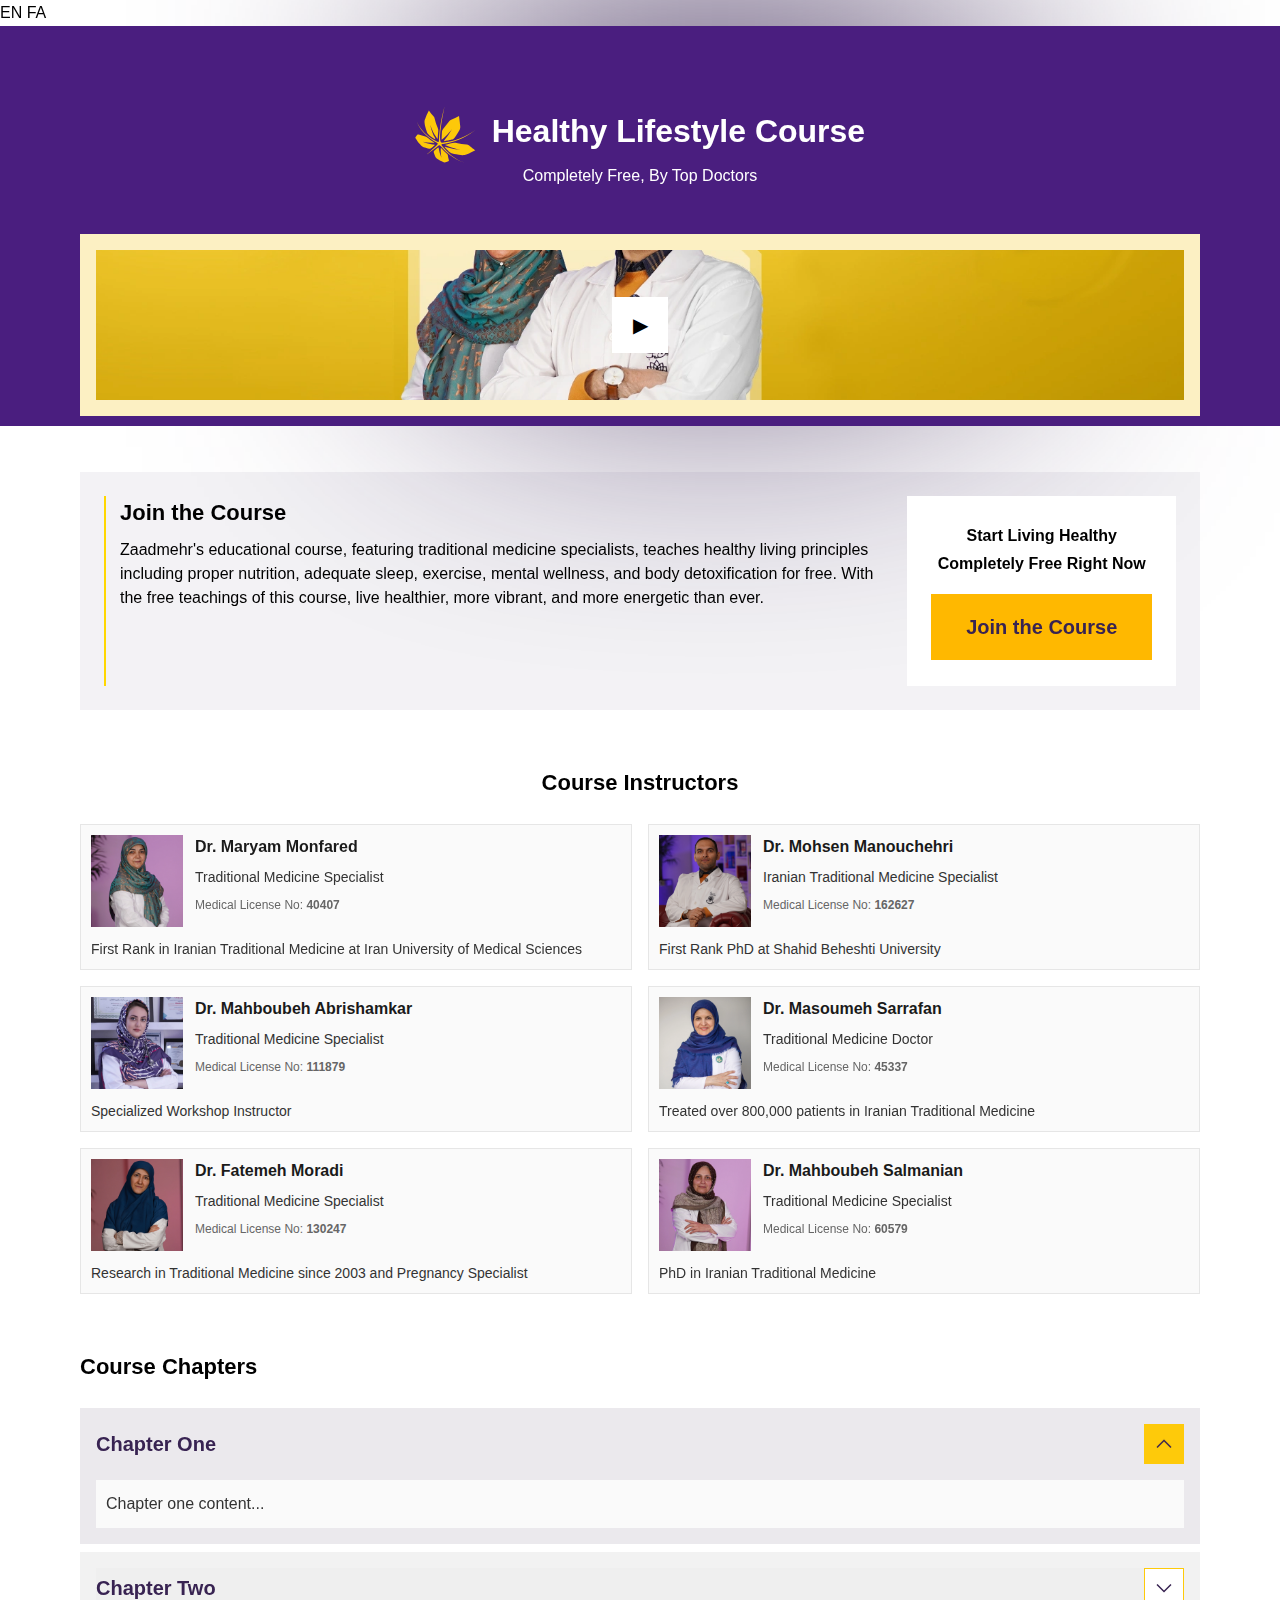
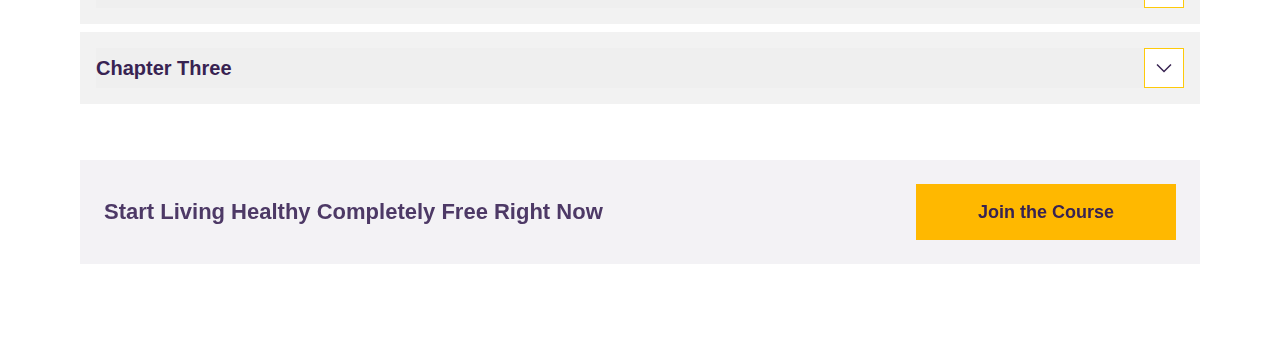
==== commit 2642db57: "add language selector in html" ====
--- a/index.html
+++ b/index.html
@@ -7,8 +7,19 @@
     <link rel="stylesheet" href="styles.css">
 </head>
 <body>
+    <div id="lang-selector">
+        <span class="en-lang">
+            EN
+        </span>
+        <span class="fa-lang">
+            FA
+        </span>
+    </div>
+
     <div class="logo-area">
-        <img src="/files/Zaadmehr-Logo-Attari.svg" alt="Zaadmehr Online Herbal Shop" class="top-logo">
+        <span>
+            Zaadmehr Online Herbal Shop
+        </span>
     </div>
     <header class="main-header">
         <div class="bg-overlay">
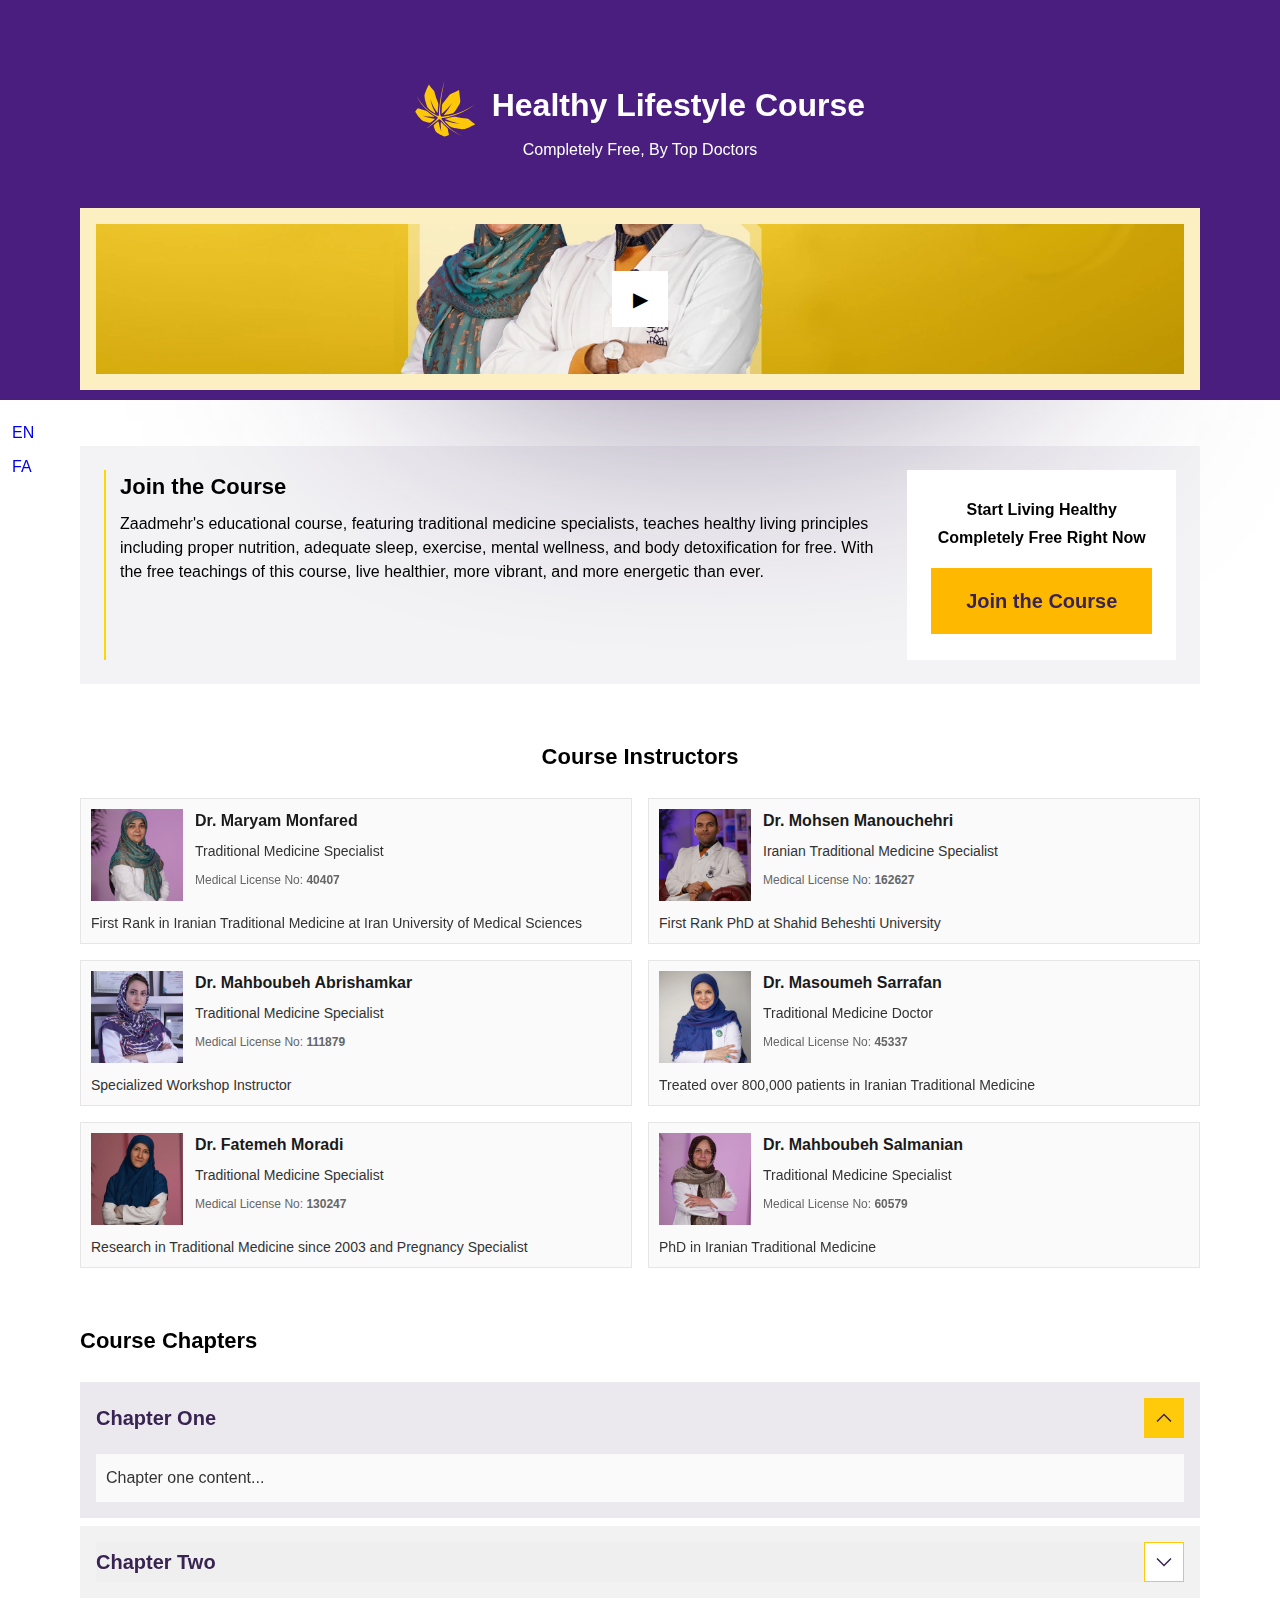
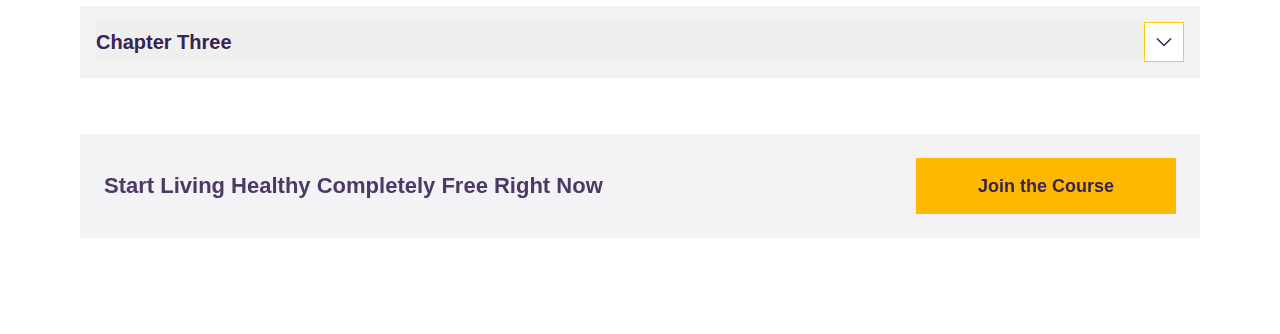
==== commit 3e7ab2f9: "first style for language selector + refactor html en & fa" ====
--- a/index.html
+++ b/index.html
@@ -8,12 +8,12 @@
 </head>
 <body>
     <div id="lang-selector">
-        <span class="en-lang">
+        <a class="en-lang" href="/">
             EN
-        </span>
-        <span class="fa-lang">
+        </a>
+        <a class="fa-lang" href="/fa/">
             FA
-        </span>
+        </a>
     </div>
 
     <div class="logo-area">
--- a/styles.css
+++ b/styles.css
@@ -39,6 +39,29 @@
   100% {
     box-shadow: 0 0 0 45px rgba(193,244,246,0);
   }
+}
+
+#lang-selector {
+  position: fixed;
+  left: 4px;
+  top: 50%;
+  display: flex;
+  flex-direction: column;
+  gap: 8px;
+  background-color: rgba(255,255,255,0.7);
+  backdrop-filter: blur(2px);
+  border-radius: 4px;
+  padding: 8px;
+  z-index: 999;
+  transform: translateY(-50%);
+  -webkit-transform: translateY(-50%);
+  -moz-transform: translateY(-50%);
+  -ms-transform: translateY(-50%);
+  -o-transform: translateY(-50%);
+  -webkit-border-radius: 4px;
+  -moz-border-radius: 4px;
+  -ms-border-radius: 4px;
+  -o-border-radius: 4px;
 }
 
 .main-btn {
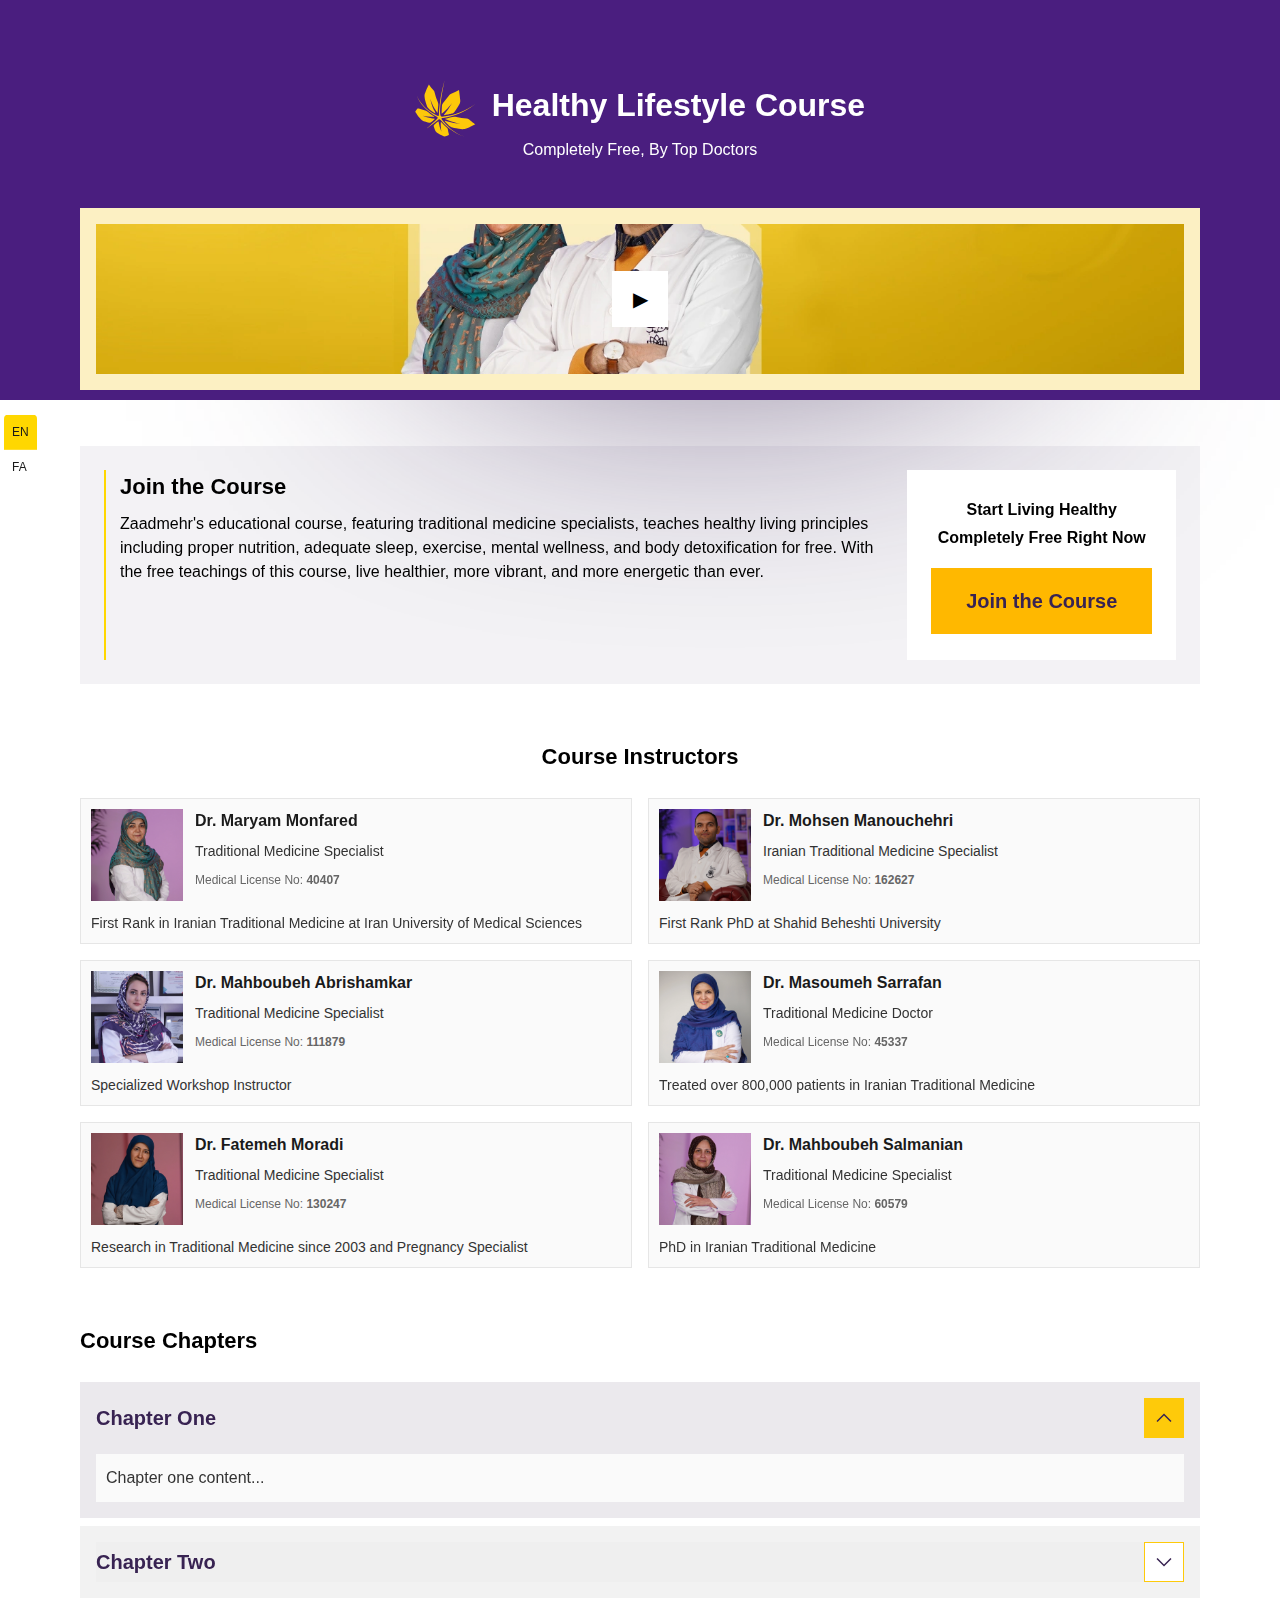
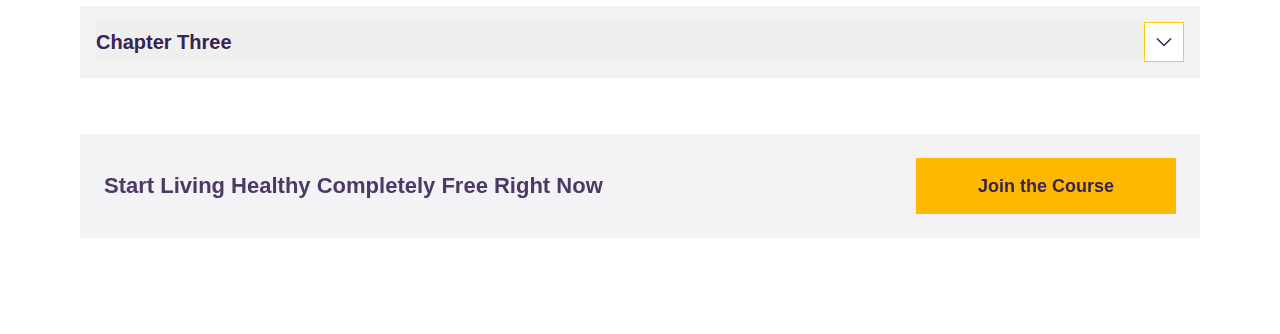
==== commit c52598bf: "add active class to en & fa index html" ====
--- a/index.html
+++ b/index.html
@@ -8,7 +8,7 @@
 </head>
 <body>
     <div id="lang-selector">
-        <a class="en-lang" href="/">
+        <a class="en-lang active" href="/">
             EN
         </a>
         <a class="fa-lang" href="/fa/">
--- a/styles.css
+++ b/styles.css
@@ -47,11 +47,10 @@
   top: 50%;
   display: flex;
   flex-direction: column;
-  gap: 8px;
   background-color: rgba(255,255,255,0.7);
   backdrop-filter: blur(2px);
   border-radius: 4px;
-  padding: 8px;
+  overflow: hidden;
   z-index: 999;
   transform: translateY(-50%);
   -webkit-transform: translateY(-50%);
@@ -62,6 +61,23 @@
   -moz-border-radius: 4px;
   -ms-border-radius: 4px;
   -o-border-radius: 4px;
+  a {
+    display: block;
+    font-size: 12px;
+    color: #1a1a1a;
+    padding: 8px;
+    transition: .3s;
+    -webkit-transition: .3s;
+    -moz-transition: .3s;
+    -ms-transition: .3s;
+    -o-transition: .3s;
+    &:hover {
+      background-color: var(--secondary-color);
+    }
+    &.active {
+      background-color: var(--secondary-color);
+    }
+}
 }
 
 .main-btn {
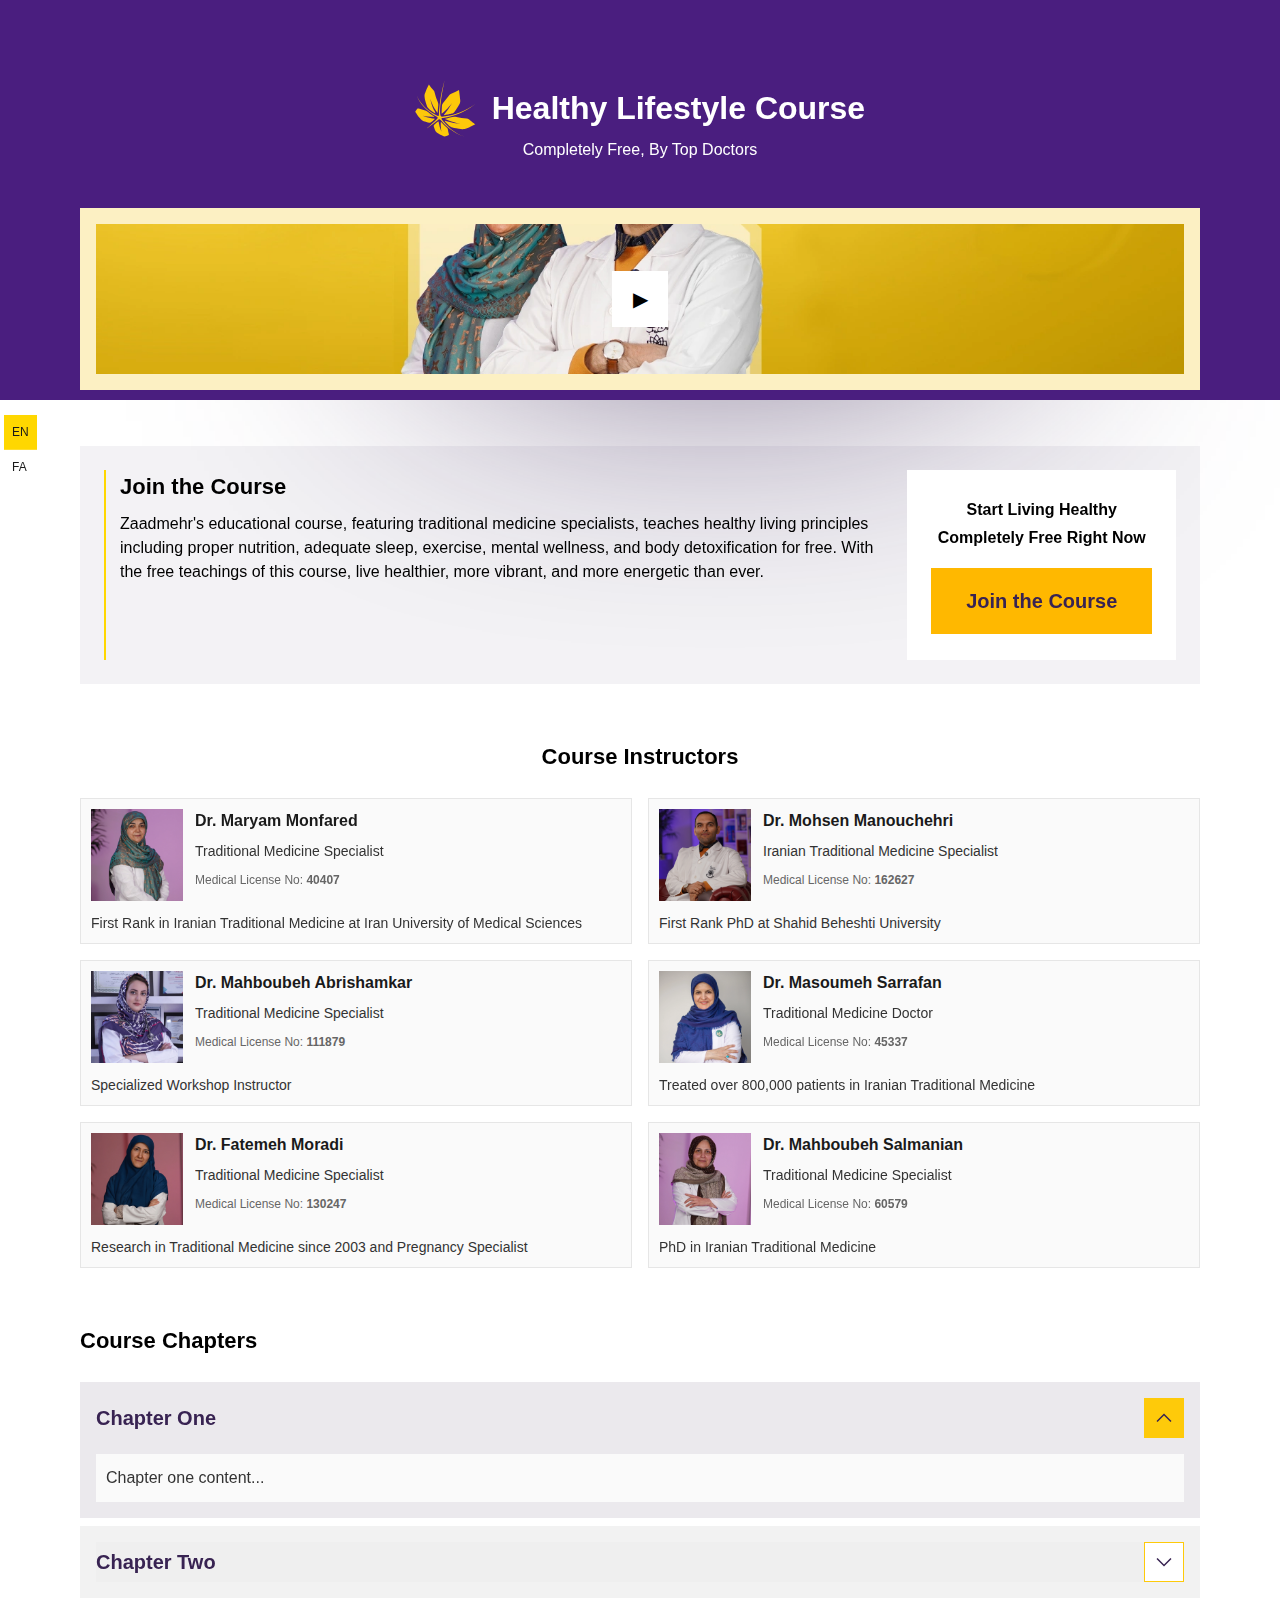
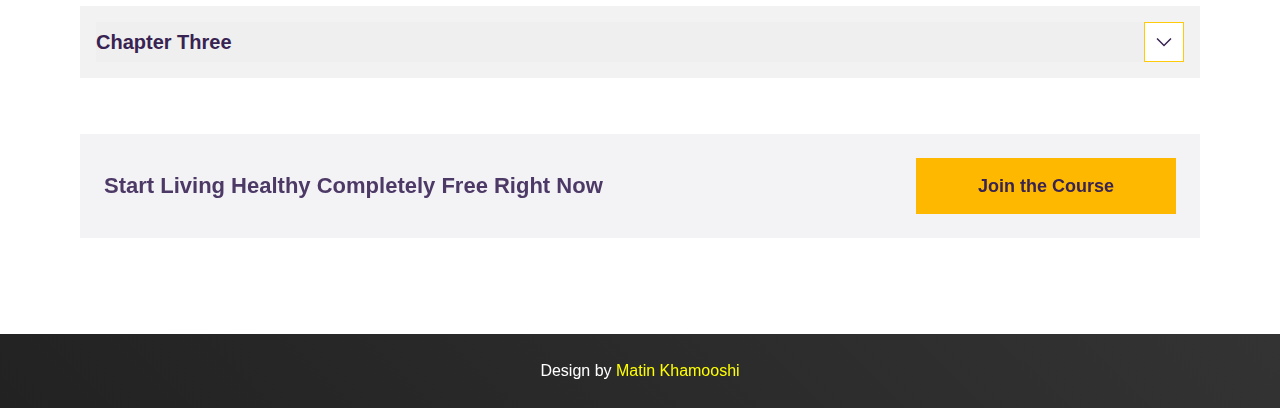
==== commit 94ebe058: "add footer text & style" ====
--- a/index.html
+++ b/index.html
@@ -8,10 +8,10 @@
 </head>
 <body>
     <div id="lang-selector">
-        <a class="en-lang active" href="/">
+        <a class="en-lang active" href="">
             EN
         </a>
-        <a class="fa-lang" href="/fa/">
+        <a class="fa-lang" href="fa">
             FA
         </a>
     </div>
@@ -262,7 +262,7 @@
     </main>
 
     <footer class="main-footer">
-        
+        Design by <a href="/">Matin Khamooshi</a>
     </footer>
     <script src="script.js"></script>
 </body>
--- a/styles.css
+++ b/styles.css
@@ -13,10 +13,10 @@
   box-sizing: border-box;
 }
 
-@import url('https://fonts.googleapis.com/css2?family=Inter:ital,opsz,wght@0,14..32,100..900;1,14..32,100..900&display=swap');
+@import url('https://fonts.googleapis.com/css2?family=Inter:ital,opsz,wght@0,14..32,100..900;1,14..32,100..900&family=Roboto:ital,wght@0,100..900;1,100..900&display=swap');
 
 body {
-  font-family: "Inter", sans-serif;
+  font-family: "Roboto", sans-serif;
   line-height: 1.6;
   overflow: hidden visible;
 }
@@ -40,6 +40,8 @@
     box-shadow: 0 0 0 45px rgba(193,244,246,0);
   }
 }
+
+/* Language selector */
 
 #lang-selector {
   position: fixed;
@@ -49,7 +51,6 @@
   flex-direction: column;
   background-color: rgba(255,255,255,0.7);
   backdrop-filter: blur(2px);
-  border-radius: 4px;
   overflow: hidden;
   z-index: 999;
   transform: translateY(-50%);
@@ -57,10 +58,6 @@
   -moz-transform: translateY(-50%);
   -ms-transform: translateY(-50%);
   -o-transform: translateY(-50%);
-  -webkit-border-radius: 4px;
-  -moz-border-radius: 4px;
-  -ms-border-radius: 4px;
-  -o-border-radius: 4px;
   a {
     display: block;
     font-size: 12px;
@@ -77,7 +74,7 @@
     &.active {
       background-color: var(--secondary-color);
     }
-}
+  }
 }
 
 .main-btn {
@@ -121,6 +118,7 @@
 .header-title {
   display: flex;
   justify-content: center;
+  align-items: center;
   gap: 16px;
 }
 
@@ -583,6 +581,18 @@
   padding: 16px;
 }
 
+/* Footer */
+
+footer.main-footer {
+  text-align: center;
+  color: #fff;
+  background: linear-gradient(45deg, #222, #333);
+  padding: 24px 16px;
+  a {
+      color: yellow;
+  }
+}
+
 @media (max-width: 1040px) {
   .course_info--main {
     width: 70%;
